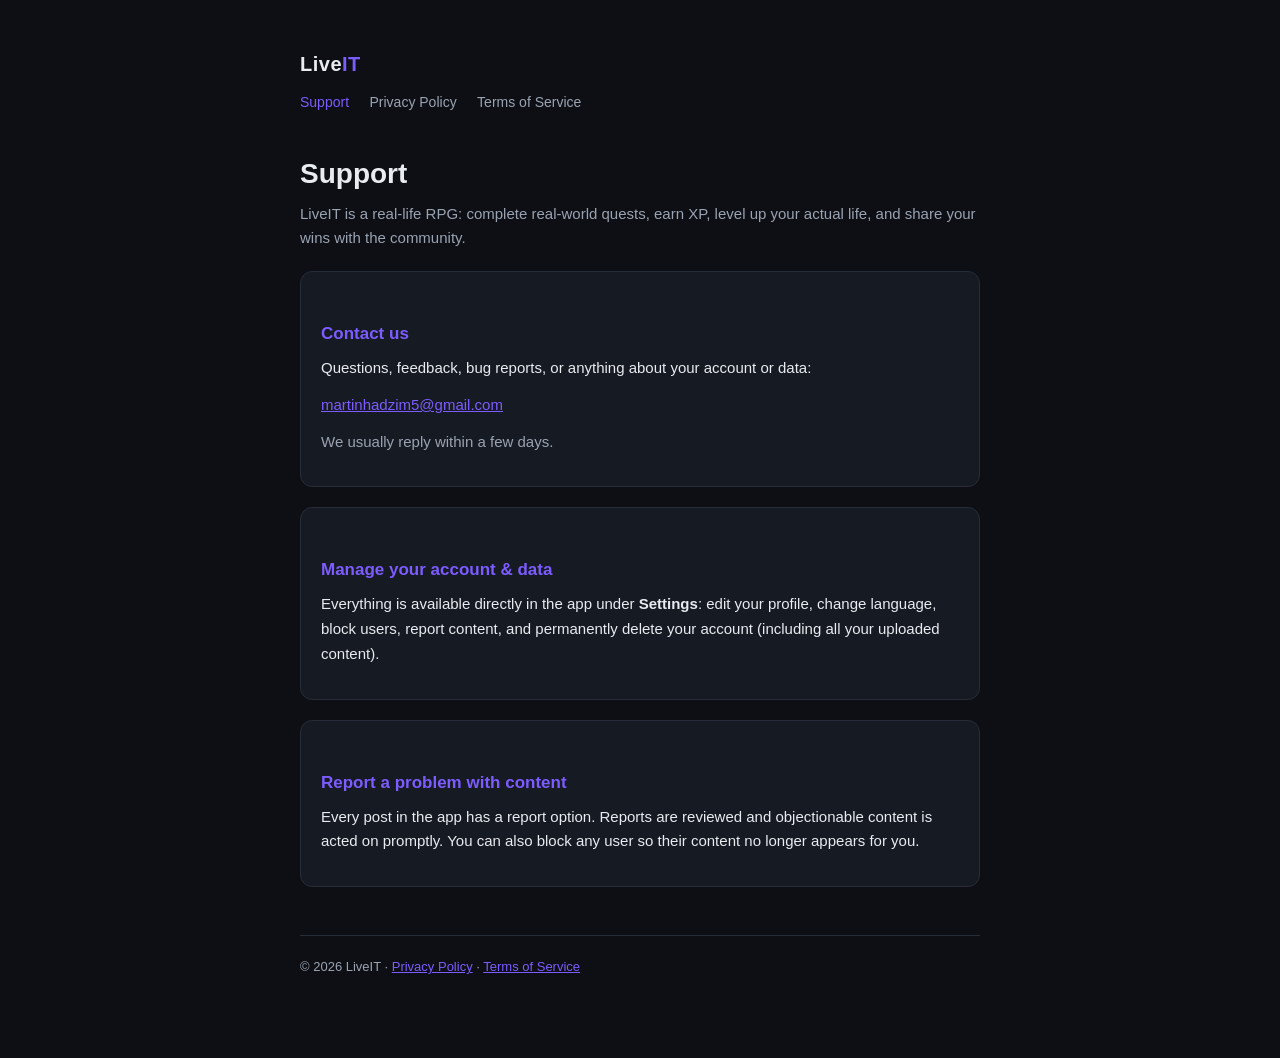
==== index.html @ 41b93972 "LiveIT legal site: support, privacy policy, terms Co-Authored-By: Claude Fable 5 <noreply@anthropic." ====
<!doctype html>
<html lang="en">
<head>
  <meta charset="utf-8">
  <meta name="viewport" content="width=device-width, initial-scale=1">
  <title>LiveIT — Support</title>
  <meta name="description" content="Support, privacy policy and terms of service for LiveIT — the real-life RPG app.">
  <link rel="stylesheet" href="style.css">
</head>
<body>
  <div class="wrap">
    <header>
      <a class="brand" href="index.html">Live<span>IT</span></a>
      <nav>
        <a href="index.html" class="active">Support</a>
        <a href="privacy.html">Privacy Policy</a>
        <a href="terms.html">Terms of Service</a>
      </nav>
    </header>

    <h1>Support</h1>
    <p class="muted">LiveIT is a real-life RPG: complete real-world quests, earn XP, level up your actual life, and share your wins with the community.</p>

    <div class="card">
      <h2>Contact us</h2>
      <p>Questions, feedback, bug reports, or anything about your account or data:</p>
      <p><a href="mailto:martinhadzim5@gmail.com">martinhadzim5@gmail.com</a></p>
      <p class="muted">We usually reply within a few days.</p>
    </div>

    <div class="card">
      <h2>Manage your account &amp; data</h2>
      <p>Everything is available directly in the app under <strong>Settings</strong>: edit your profile, change language, block users, report content, and permanently delete your account (including all your uploaded content).</p>
    </div>

    <div class="card">
      <h2>Report a problem with content</h2>
      <p>Every post in the app has a report option. Reports are reviewed and objectionable content is acted on promptly. You can also block any user so their content no longer appears for you.</p>
    </div>

    <footer>
      © 2026 LiveIT · <a href="privacy.html">Privacy Policy</a> · <a href="terms.html">Terms of Service</a>
    </footer>
  </div>
</body>
</html>
---- style.css ----
:root {
  --bg: #0d0f14;
  --surface: #161a22;
  --border: #262c38;
  --text: #e8ebf0;
  --muted: #9aa3b2;
  --accent: #7c5cff;
}
* { margin: 0; padding: 0; box-sizing: border-box; }
body {
  background: var(--bg);
  color: var(--text);
  font-family: -apple-system, BlinkMacSystemFont, 'Segoe UI', Roboto, Helvetica, Arial, sans-serif;
  line-height: 1.65;
}
.wrap { max-width: 720px; margin: 0 auto; padding: 48px 20px 80px; }
header a.brand { color: var(--text); text-decoration: none; font-weight: 800; font-size: 20px; letter-spacing: 0.5px; }
header a.brand span { color: var(--accent); }
nav { margin-top: 8px; }
nav a { color: var(--muted); text-decoration: none; font-size: 14px; margin-right: 16px; }
nav a:hover, nav a.active { color: var(--accent); }
h1 { font-size: 28px; margin: 36px 0 4px; }
.updated { color: var(--muted); font-size: 13px; margin-bottom: 28px; }
h2 { font-size: 17px; margin: 28px 0 8px; color: var(--accent); }
p { color: var(--text); font-size: 15px; margin-bottom: 12px; }
p.muted { color: var(--muted); }
.card {
  background: var(--surface);
  border: 1px solid var(--border);
  border-radius: 12px;
  padding: 20px;
  margin: 20px 0;
}
a { color: var(--accent); }
footer { margin-top: 48px; color: var(--muted); font-size: 13px; border-top: 1px solid var(--border); padding-top: 20px; }
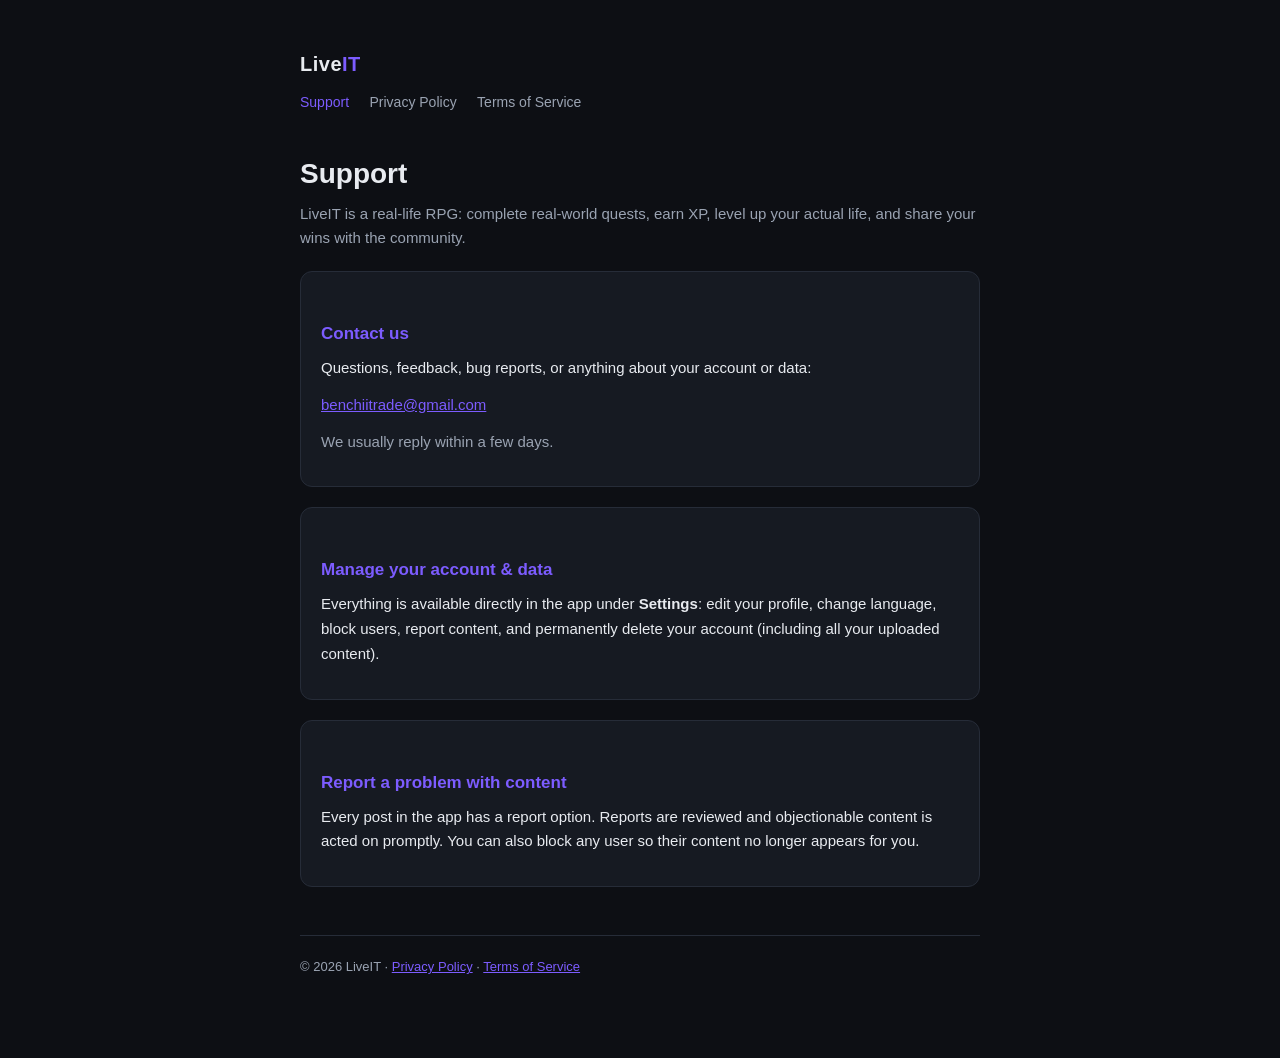
==== commit f3aaf1b8: "Contact email -> benchiitrade@gmail.com Co-Authored-By: Claude Fable 5 <noreply@anthropic.com>" ====
--- a/index.html
+++ b/index.html
@@ -24,7 +24,7 @@
     <div class="card">
       <h2>Contact us</h2>
       <p>Questions, feedback, bug reports, or anything about your account or data:</p>
-      <p><a href="mailto:martinhadzim5@gmail.com">martinhadzim5@gmail.com</a></p>
+      <p><a href="mailto:benchiitrade@gmail.com">benchiitrade@gmail.com</a></p>
       <p class="muted">We usually reply within a few days.</p>
     </div>
 
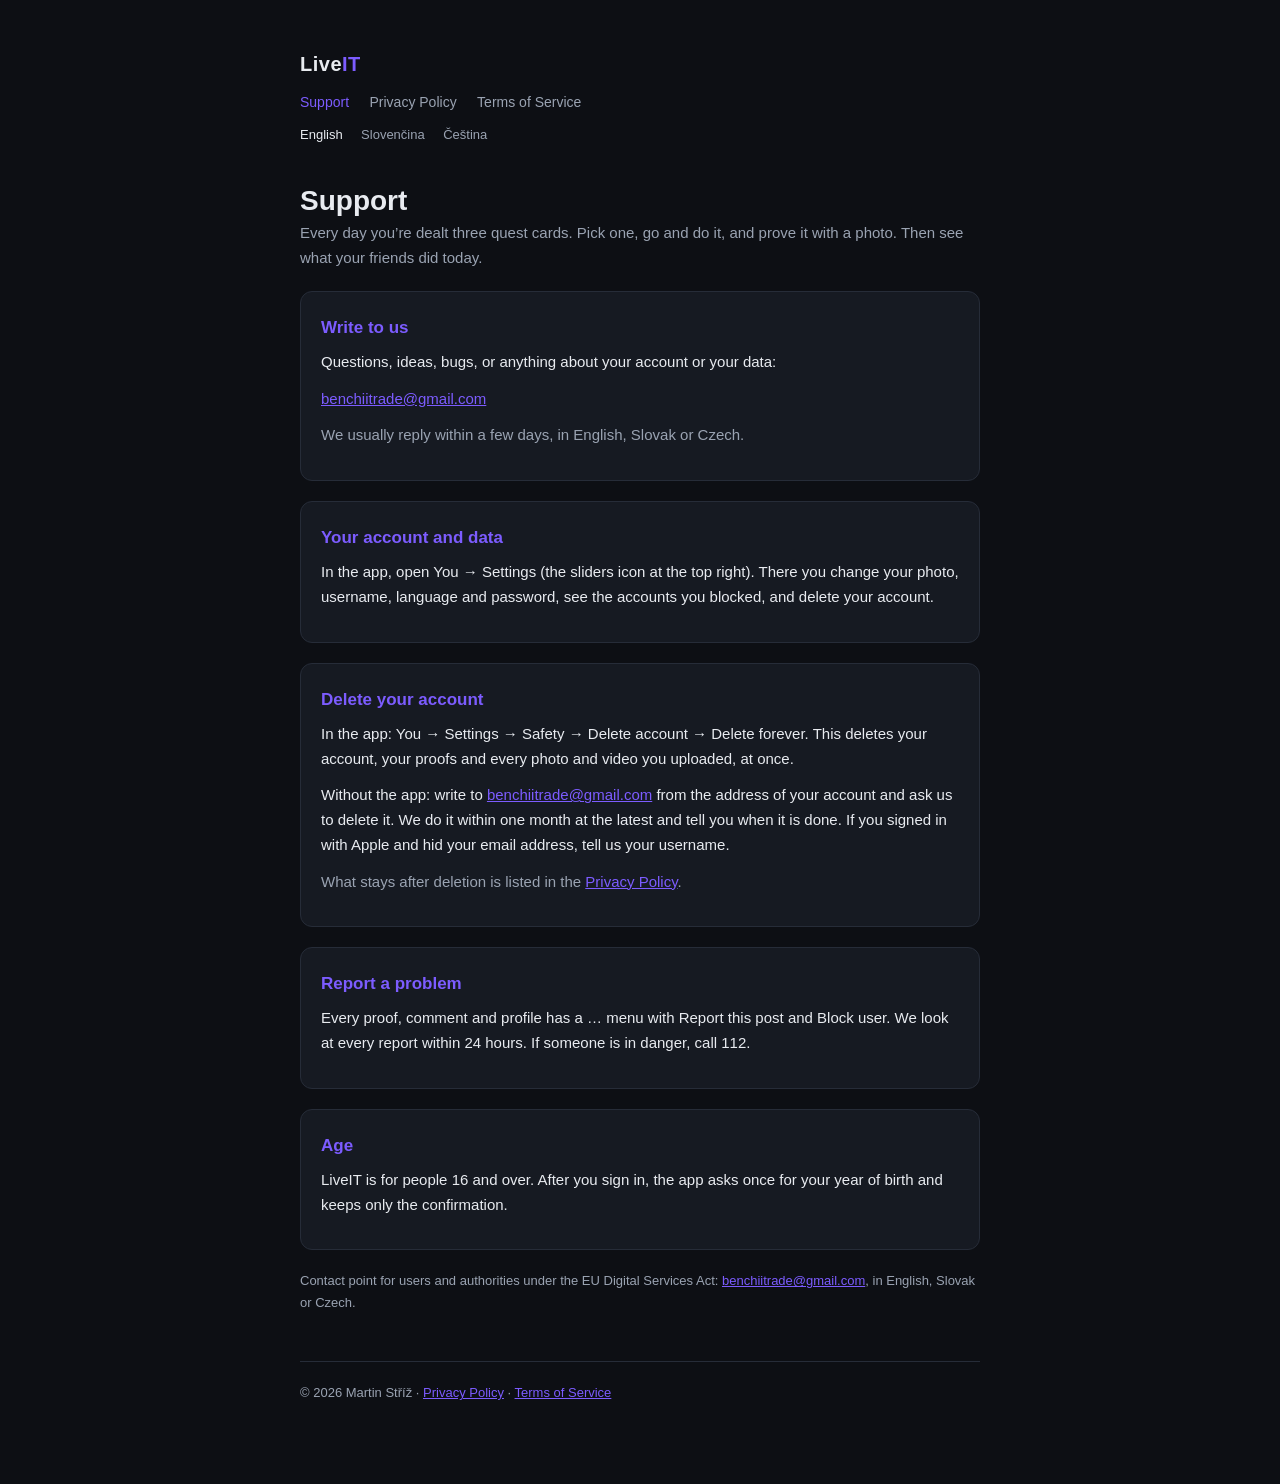
==== commit 6669cec4: "Legal pages for build 23: 16+, Slovak and Czech, full GDPR details" ====
--- a/index.html
+++ b/index.html
@@ -3,8 +3,11 @@
 <head>
   <meta charset="utf-8">
   <meta name="viewport" content="width=device-width, initial-scale=1">
-  <title>LiveIT — Support</title>
-  <meta name="description" content="Support, privacy policy and terms of service for LiveIT — the real-life RPG app.">
+  <title>Support · LiveIT</title>
+  <meta name="description" content="Support for LiveIT: contact, your account and data, deleting your account, reporting content.">
+  <link rel="alternate" hreflang="en" href="https://benchii006.github.io/liveit-legal/">
+  <link rel="alternate" hreflang="sk" href="https://benchii006.github.io/liveit-legal/sk/">
+  <link rel="alternate" hreflang="cs" href="https://benchii006.github.io/liveit-legal/cs/">
   <link rel="stylesheet" href="style.css">
 </head>
 <body>
@@ -16,30 +19,49 @@
         <a href="privacy.html">Privacy Policy</a>
         <a href="terms.html">Terms of Service</a>
       </nav>
+      <nav class="lang" aria-label="Language">
+        <a href="index.html" lang="en" hreflang="en" aria-current="true">English</a>
+        <a href="sk/index.html" lang="sk" hreflang="sk">Slovenčina</a>
+        <a href="cs/index.html" lang="cs" hreflang="cs">Čeština</a>
+      </nav>
     </header>
 
     <h1>Support</h1>
-    <p class="muted">LiveIT is a real-life RPG: complete real-world quests, earn XP, level up your actual life, and share your wins with the community.</p>
+    <p class="muted">Every day you’re dealt three quest cards. Pick one, go and do it, and prove it with a photo. Then see what your friends did today.</p>
 
     <div class="card">
-      <h2>Contact us</h2>
-      <p>Questions, feedback, bug reports, or anything about your account or data:</p>
+      <h2>Write to us</h2>
+      <p>Questions, ideas, bugs, or anything about your account or your data:</p>
       <p><a href="mailto:benchiitrade@gmail.com">benchiitrade@gmail.com</a></p>
-      <p class="muted">We usually reply within a few days.</p>
+      <p class="muted">We usually reply within a few days, in English, Slovak or Czech.</p>
     </div>
 
     <div class="card">
-      <h2>Manage your account &amp; data</h2>
-      <p>Everything is available directly in the app under <strong>Settings</strong>: edit your profile, change language, block users, report content, and permanently delete your account (including all your uploaded content).</p>
+      <h2>Your account and data</h2>
+      <p>In the app, open You → Settings (the sliders icon at the top right). There you change your photo, username, language and password, see the accounts you blocked, and delete your account.</p>
+    </div>
+
+    <div class="card" id="delete">
+      <h2>Delete your account</h2>
+      <p>In the app: You → Settings → Safety → Delete account → Delete forever. This deletes your account, your proofs and every photo and video you uploaded, at once.</p>
+      <p>Without the app: write to <a href="mailto:benchiitrade@gmail.com">benchiitrade@gmail.com</a> from the address of your account and ask us to delete it. We do it within one month at the latest and tell you when it is done. If you signed in with Apple and hid your email address, tell us your username.</p>
+      <p class="muted">What stays after deletion is listed in the <a href="privacy.html#deletion">Privacy Policy</a>.</p>
     </div>
 
     <div class="card">
-      <h2>Report a problem with content</h2>
-      <p>Every post in the app has a report option. Reports are reviewed and objectionable content is acted on promptly. You can also block any user so their content no longer appears for you.</p>
+      <h2>Report a problem</h2>
+      <p>Every proof, comment and profile has a … menu with Report this post and Block user. We look at every report within 24 hours. If someone is in danger, call 112.</p>
     </div>
 
+    <div class="card">
+      <h2>Age</h2>
+      <p>LiveIT is for people 16 and over. After you sign in, the app asks once for your year of birth and keeps only the confirmation.</p>
+    </div>
+
+    <p class="note">Contact point for users and authorities under the EU Digital Services Act: <a href="mailto:benchiitrade@gmail.com">benchiitrade@gmail.com</a>, in English, Slovak or Czech.</p>
+
     <footer>
-      © 2026 LiveIT · <a href="privacy.html">Privacy Policy</a> · <a href="terms.html">Terms of Service</a>
+      © 2026 Martin Stříž · <a href="privacy.html">Privacy Policy</a> · <a href="terms.html">Terms of Service</a>
     </footer>
   </div>
 </body>
--- a/style.css
+++ b/style.css
@@ -33,3 +33,21 @@
 }
 a { color: var(--accent); }
 footer { margin-top: 48px; color: var(--muted); font-size: 13px; border-top: 1px solid var(--border); padding-top: 20px; }
+
+/* 2026-11-05: language switch, lists, sub-headings, contents, owner placeholders. Same look. */
+nav.lang { margin-top: 6px; }
+nav.lang a { font-size: 13px; margin-right: 14px; }
+nav.lang a[aria-current="true"] { color: var(--text); }
+h3 { font-size: 15px; margin: 20px 0 6px; color: var(--text); }
+ul, ol { margin: 0 0 12px 20px; }
+li { color: var(--text); font-size: 15px; margin-bottom: 6px; }
+.card ul { margin-bottom: 4px; }
+.toc ol { margin-left: 22px; columns: 2; column-gap: 28px; }
+.toc li { font-size: 14px; margin-bottom: 4px; break-inside: avoid; }
+.toc a { text-decoration: none; }
+section { scroll-margin-top: 16px; }
+.note { color: var(--muted); font-size: 13px; }
+mark.owner { background: #ffd54a; color: #1b1814; font-weight: 700; padding: 1px 5px; border-radius: 4px; }
+@media (max-width: 520px) { .toc ol { columns: 1; } }
+h1 { line-height: 1.2; }
+.card > h2:first-child { margin-top: 2px; }
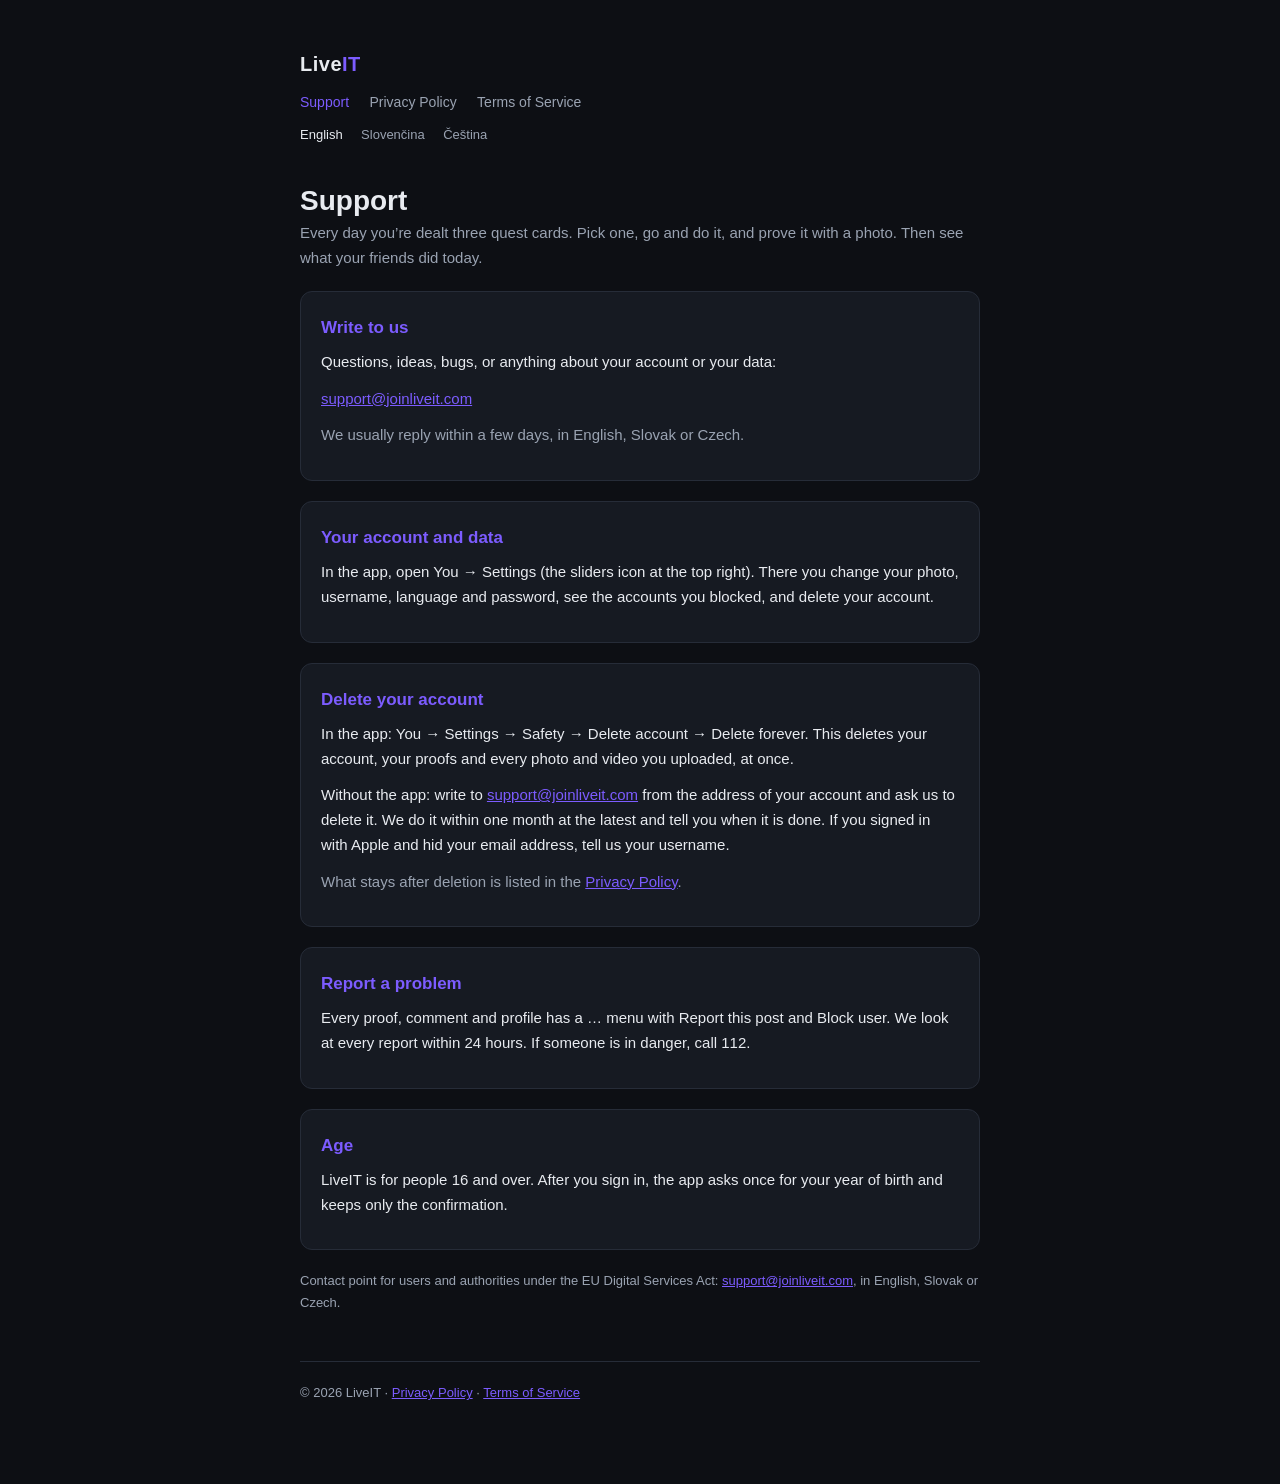
==== commit dec8ab6f: "LiveIT brand: help.joinliveit.com, support@joinliveit.com, Cloudflare as the only host" ====
--- a/index.html
+++ b/index.html
@@ -5,9 +5,9 @@
   <meta name="viewport" content="width=device-width, initial-scale=1">
   <title>Support · LiveIT</title>
   <meta name="description" content="Support for LiveIT: contact, your account and data, deleting your account, reporting content.">
-  <link rel="alternate" hreflang="en" href="https://benchii006.github.io/liveit-legal/">
-  <link rel="alternate" hreflang="sk" href="https://benchii006.github.io/liveit-legal/sk/">
-  <link rel="alternate" hreflang="cs" href="https://benchii006.github.io/liveit-legal/cs/">
+  <link rel="alternate" hreflang="en" href="https://help.joinliveit.com/">
+  <link rel="alternate" hreflang="sk" href="https://help.joinliveit.com/sk/">
+  <link rel="alternate" hreflang="cs" href="https://help.joinliveit.com/cs/">
   <link rel="stylesheet" href="style.css">
 </head>
 <body>
@@ -32,7 +32,7 @@
     <div class="card">
       <h2>Write to us</h2>
       <p>Questions, ideas, bugs, or anything about your account or your data:</p>
-      <p><a href="mailto:benchiitrade@gmail.com">benchiitrade@gmail.com</a></p>
+      <p><a href="mailto:support@joinliveit.com">support@joinliveit.com</a></p>
       <p class="muted">We usually reply within a few days, in English, Slovak or Czech.</p>
     </div>
 
@@ -44,7 +44,7 @@
     <div class="card" id="delete">
       <h2>Delete your account</h2>
       <p>In the app: You → Settings → Safety → Delete account → Delete forever. This deletes your account, your proofs and every photo and video you uploaded, at once.</p>
-      <p>Without the app: write to <a href="mailto:benchiitrade@gmail.com">benchiitrade@gmail.com</a> from the address of your account and ask us to delete it. We do it within one month at the latest and tell you when it is done. If you signed in with Apple and hid your email address, tell us your username.</p>
+      <p>Without the app: write to <a href="mailto:support@joinliveit.com">support@joinliveit.com</a> from the address of your account and ask us to delete it. We do it within one month at the latest and tell you when it is done. If you signed in with Apple and hid your email address, tell us your username.</p>
       <p class="muted">What stays after deletion is listed in the <a href="privacy.html#deletion">Privacy Policy</a>.</p>
     </div>
 
@@ -58,10 +58,10 @@
       <p>LiveIT is for people 16 and over. After you sign in, the app asks once for your year of birth and keeps only the confirmation.</p>
     </div>
 
-    <p class="note">Contact point for users and authorities under the EU Digital Services Act: <a href="mailto:benchiitrade@gmail.com">benchiitrade@gmail.com</a>, in English, Slovak or Czech.</p>
+    <p class="note">Contact point for users and authorities under the EU Digital Services Act: <a href="mailto:support@joinliveit.com">support@joinliveit.com</a>, in English, Slovak or Czech.</p>
 
     <footer>
-      © 2026 Martin Stříž · <a href="privacy.html">Privacy Policy</a> · <a href="terms.html">Terms of Service</a>
+      © 2026 LiveIT · <a href="privacy.html">Privacy Policy</a> · <a href="terms.html">Terms of Service</a>
     </footer>
   </div>
 </body>
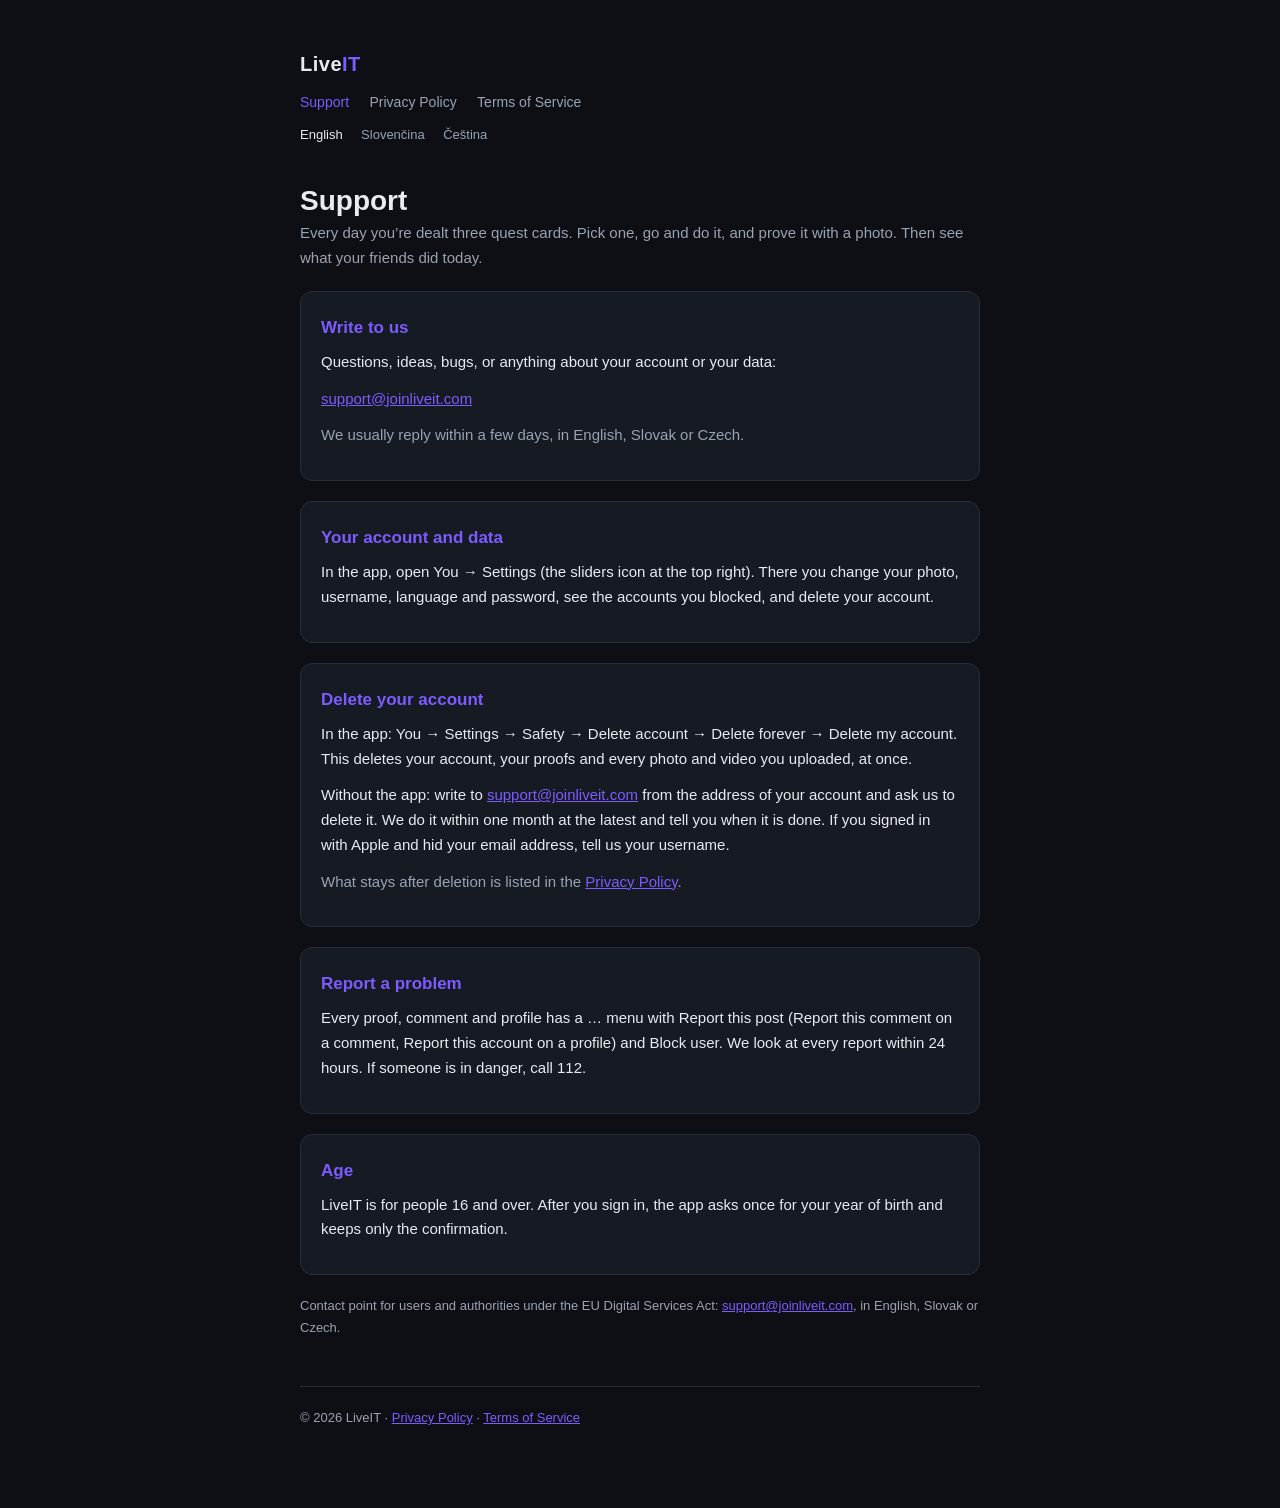
==== commit 8c2edeed: "Support and privacy: the three report options and the second deletion step" ====
--- a/index.html
+++ b/index.html
@@ -43,14 +43,14 @@
 
     <div class="card" id="delete">
       <h2>Delete your account</h2>
-      <p>In the app: You → Settings → Safety → Delete account → Delete forever. This deletes your account, your proofs and every photo and video you uploaded, at once.</p>
+      <p>In the app: You → Settings → Safety → Delete account → Delete forever → Delete my account. This deletes your account, your proofs and every photo and video you uploaded, at once.</p>
       <p>Without the app: write to <a href="mailto:support@joinliveit.com">support@joinliveit.com</a> from the address of your account and ask us to delete it. We do it within one month at the latest and tell you when it is done. If you signed in with Apple and hid your email address, tell us your username.</p>
       <p class="muted">What stays after deletion is listed in the <a href="privacy.html#deletion">Privacy Policy</a>.</p>
     </div>
 
     <div class="card">
       <h2>Report a problem</h2>
-      <p>Every proof, comment and profile has a … menu with Report this post and Block user. We look at every report within 24 hours. If someone is in danger, call 112.</p>
+      <p>Every proof, comment and profile has a … menu with Report this post (Report this comment on a comment, Report this account on a profile) and Block user. We look at every report within 24 hours. If someone is in danger, call 112.</p>
     </div>
 
     <div class="card">
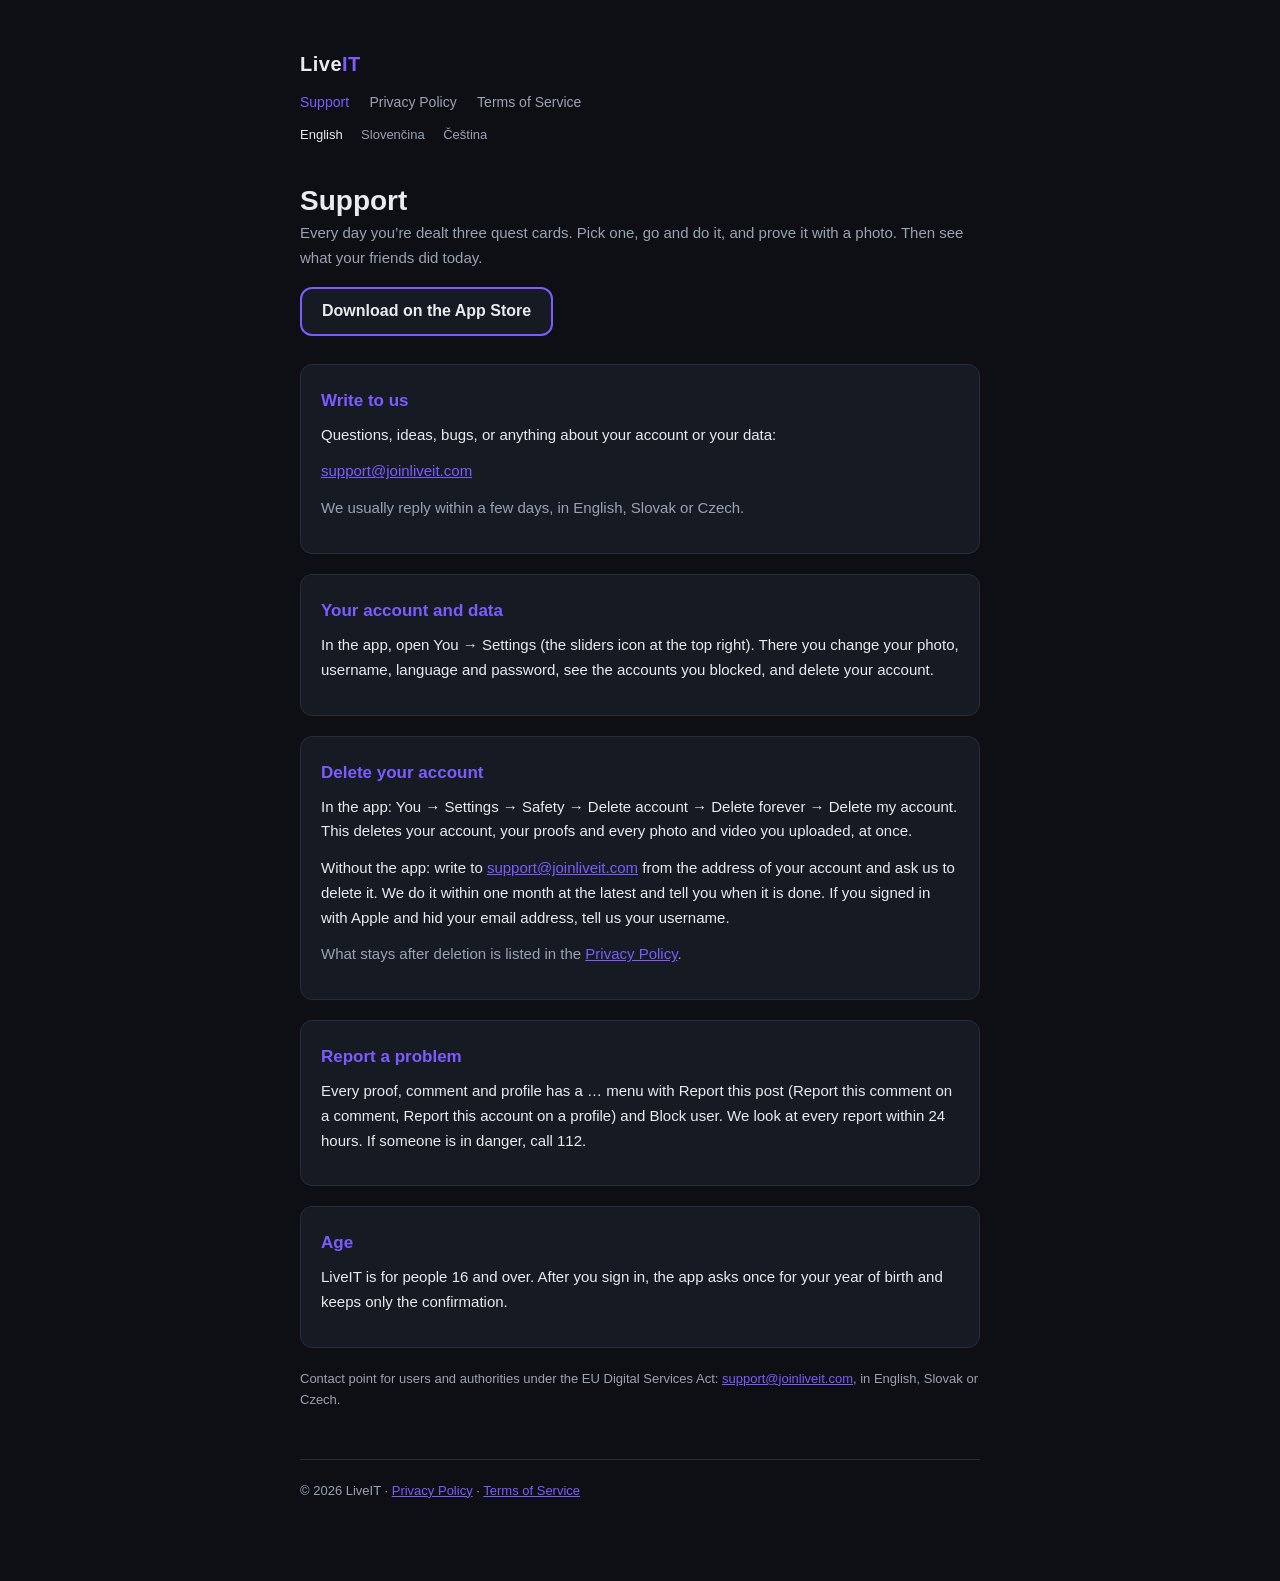
==== commit be77f447: "Privacy: in-app feedback, anonymous error reports and their Discord copies, App Store link on the su" ====
--- a/index.html
+++ b/index.html
@@ -28,6 +28,7 @@
 
     <h1>Support</h1>
     <p class="muted">Every day you’re dealt three quest cards. Pick one, go and do it, and prove it with a photo. Then see what your friends did today.</p>
+    <p><a class="store" href="https://apps.apple.com/app/id6795777145">Download on the App Store</a></p>
 
     <div class="card">
       <h2>Write to us</h2>
--- a/style.css
+++ b/style.css
@@ -51,3 +51,10 @@
 @media (max-width: 520px) { .toc ol { columns: 1; } }
 h1 { line-height: 1.2; }
 .card > h2:first-child { margin-top: 2px; }
+
+/* 2026-11-14: the App Store link on the support pages. A text button in the site's own colours,
+   not Apple's badge artwork. Light text on the card surface with an accent ring: white text on
+   the accent itself would read below 4.5:1. */
+a.store { display: inline-block; margin: 4px 0 8px; padding: 12px 20px; border: 2px solid var(--accent); border-radius: 12px; background: var(--surface); color: var(--text); font-size: 16px; font-weight: 700; line-height: 1.3; text-decoration: none; }
+a.store:hover { background: var(--border); }
+a.store:focus-visible { outline: 2px solid var(--accent); outline-offset: 3px; }
